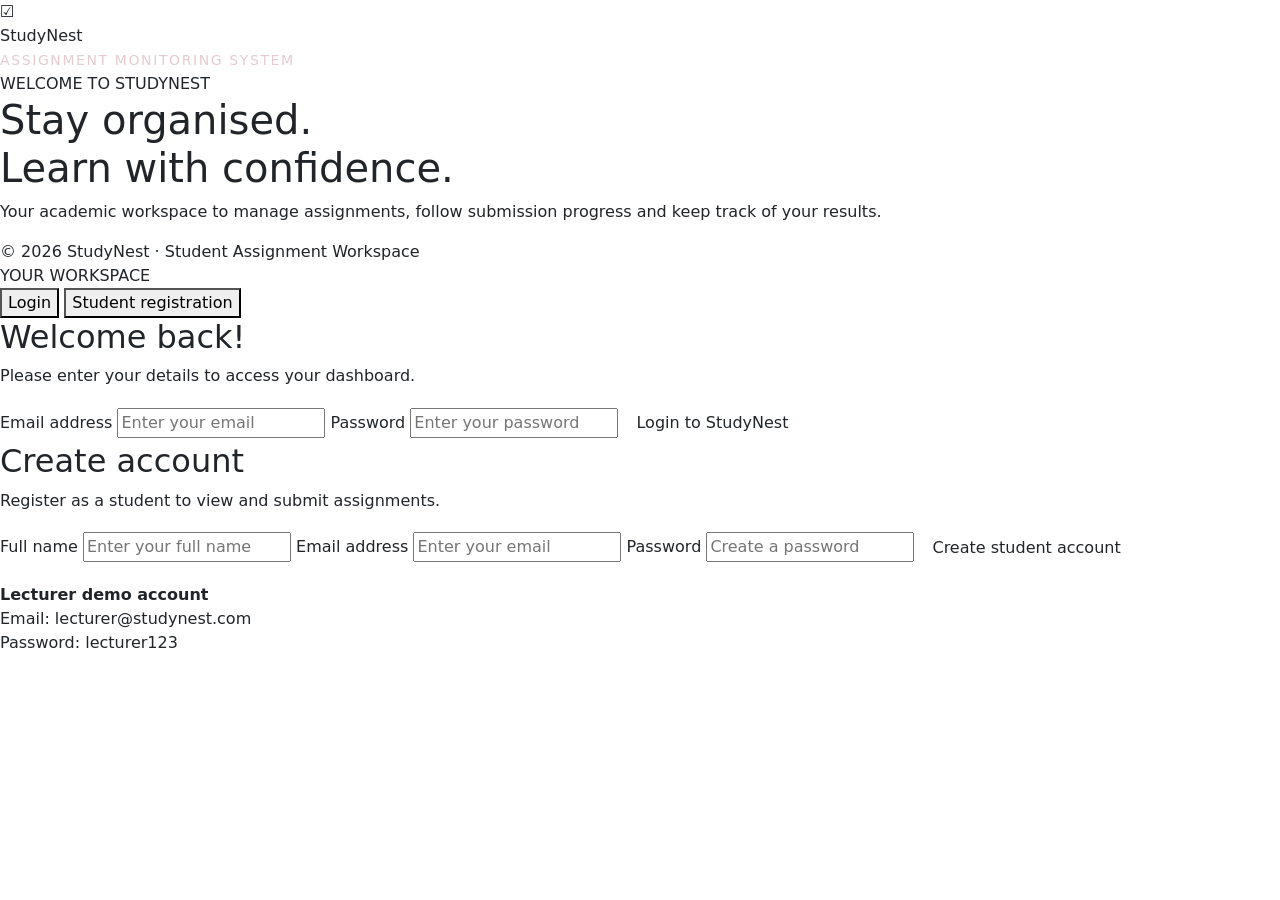
==== login.html @ 83cc3e77 "Add files via upload" ====
<!DOCTYPE html>
<html lang="en">
<head>
<meta charset="UTF-8">
<meta name="viewport" content="width=device-width, initial-scale=1.0">
<link href="https://cdn.jsdelivr.net/npm/bootstrap@5.3.3/dist/css/bootstrap.min.css" rel="stylesheet">
<title>Login | StudyNest</title>
<link rel="stylesheet" href="css/style.css">
</head>
<body>
<div class="auth-page">
  <section class="auth-side">
    <div class="auth-logo">
      <div class="brand-icon">☑</div>
      <div><div class="brand-name">StudyNest</div><small style="letter-spacing:1.6px;color:#e5cbd1">ASSIGNMENT MONITORING SYSTEM</small></div>
    </div>
    <div class="auth-side-copy">
      <div class="eyebrow">WELCOME TO STUDYNEST</div>
      <h1>Stay organised.<br>Learn with confidence.</h1>
      <p>Your academic workspace to manage assignments, follow submission progress and keep track of your results.</p>
    </div>
    <div class="auth-side-foot">© 2026 StudyNest · Student Assignment Workspace</div>
  </section>
  <section class="auth-panel">
    <div class="auth-card">
      <div class="eyebrow">YOUR WORKSPACE</div>
      <div class="auth-tabs">
        <button id="loginTab" class="active" type="button">Login</button>
        <button id="regTab" type="button">Student registration</button>
      </div>
      <form id="loginForm">
        <h2>Welcome back!</h2>
        <p class="auth-sub">Please enter your details to access your dashboard.</p>
        <label for="loginEmail">Email address</label>
        <input id="loginEmail" type="email" placeholder="Enter your email" required>
        <label for="loginPassword">Password</label>
        <input id="loginPassword" type="password" placeholder="Enter your password" required>
        <button class="btn primary" type="submit">Login to StudyNest</button>
      </form>
      <form id="regForm" class="hidden">
        <h2>Create account</h2>
        <p class="auth-sub">Register as a student to view and submit assignments.</p>
        <label for="regName">Full name</label>
        <input id="regName" placeholder="Enter your full name" required>
        <label for="regEmail">Email address</label>
        <input id="regEmail" type="email" placeholder="Enter your email" required>
        <label for="regPassword">Password</label>
        <input id="regPassword" type="password" minlength="4" placeholder="Create a password" required>
        <button class="btn primary" type="submit">Create student account</button>
      </form>
      <p id="authMsg" class="msg" role="status"></p>
      <div class="auth-demo"><b>Lecturer demo account</b><br>Email: lecturer@studynest.com<br>Password: lecturer123</div>
    </div>
  </section>
</div>
<script src="https://cdn.jsdelivr.net/npm/bootstrap@5.3.3/dist/js/bootstrap.bundle.min.js"></script>
<script src="js/auth.js"></script>
</body>
</html>
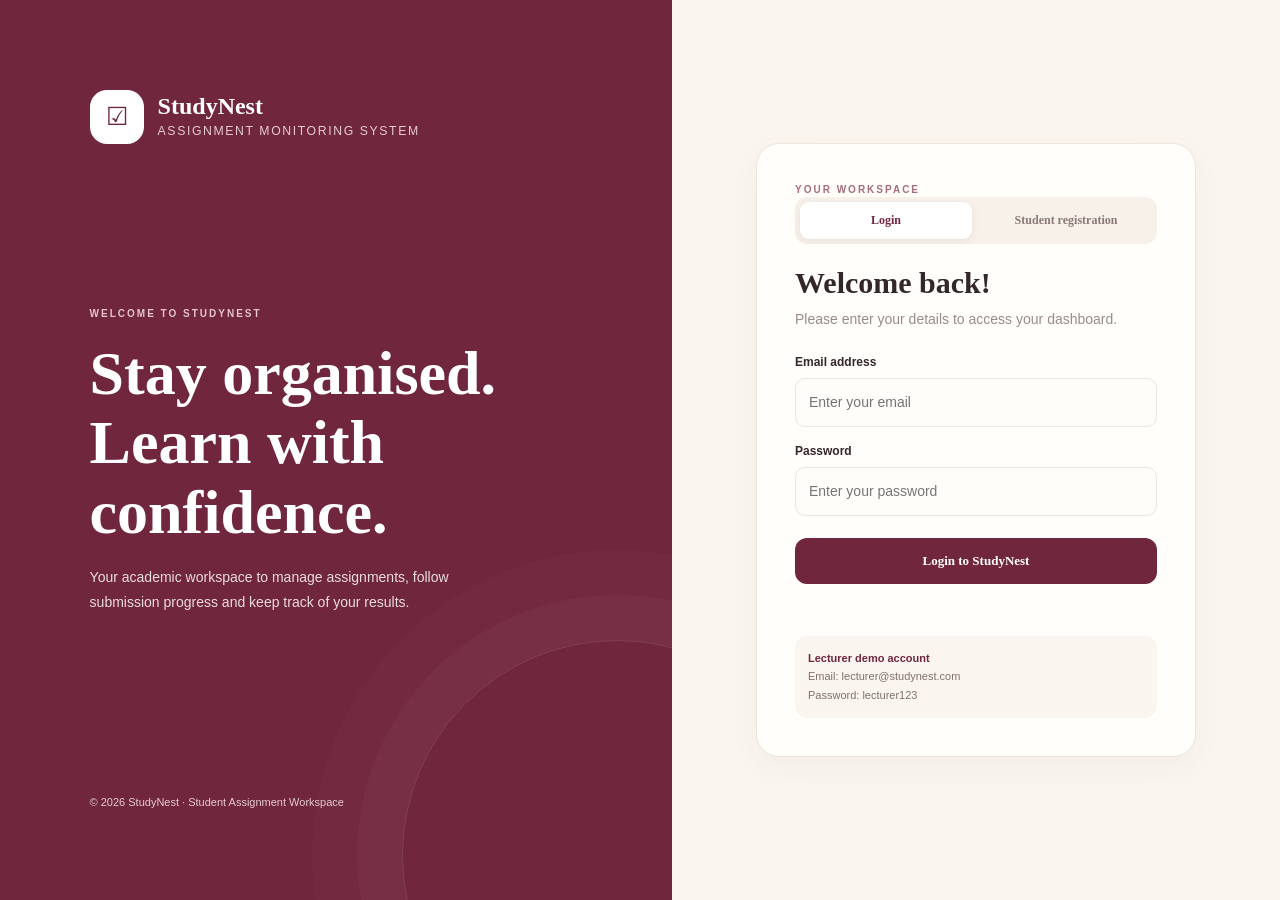
==== commit c3584f46: "Update login.html" ====
--- a/login.html
+++ b/login.html
@@ -5,7 +5,7 @@
 <meta name="viewport" content="width=device-width, initial-scale=1.0">
 <link href="https://cdn.jsdelivr.net/npm/bootstrap@5.3.3/dist/css/bootstrap.min.css" rel="stylesheet">
 <title>Login | StudyNest</title>
-<link rel="stylesheet" href="css/style.css">
+<link rel="stylesheet" href="style.css">
 </head>
 <body>
 <div class="auth-page">
@@ -56,4 +56,4 @@
 <script src="https://cdn.jsdelivr.net/npm/bootstrap@5.3.3/dist/js/bootstrap.bundle.min.js"></script>
 <script src="js/auth.js"></script>
 </body>
-</html>+</html>
--- a/style.css
+++ b/style.css
@@ -0,0 +1,111 @@
+@import url('https://fonts.googleapis.com/css2?family=DM+Sans:wght@400;500;600;700&family=Playfair+Display:wght@600;700&display=swap');
+:root{--wine:#70263d;--wine2:#542033;--cream:#faf6ef;--white:#fffefa;--ink:#34262a;--muted:#9a8b8b;--line:#eee4d9;--sand:#ddc9aa;--rose:#bd8997;--green:#6d9b86;--gold:#c5a24e;--shadow:0 10px 30px rgba(75,38,45,.045)}
+*{box-sizing:border-box}body{margin:0;background:var(--cream);color:var(--ink);font-family:'DM Sans',sans-serif;font-size:14px}.hidden{display:none!important}
+.sidebar{position:fixed;inset:0 auto 0 0;width:270px;background:var(--white);border-right:1px solid var(--line);padding:23px 22px;display:flex;flex-direction:column;z-index:4}.brand{display:flex;align-items:center;gap:13px;margin:0 10px 42px;color:var(--wine)}.brand-icon{width:54px;height:54px;border-radius:17px;background:var(--wine);color:white;display:grid;place-items:center;font-size:25px}.brand-name{font:700 24px 'Playfair Display';}.brand small{display:block;color:var(--muted);font-size:9px;letter-spacing:1.6px;margin-top:4px}.nav-label{font-size:10px;font-weight:700;letter-spacing:1.8px;color:#b4a4a0;margin:0 14px 13px}.nav-btn{width:100%;border:0;background:transparent;text-align:left;padding:15px 14px;border-radius:14px;color:#776b6c;display:flex;align-items:center;gap:15px;margin-bottom:7px;font:500 14px 'DM Sans';cursor:pointer}.nav-btn .ico{font-size:19px;width:24px;text-align:center}.nav-btn.active{background:#f3e8eb;color:var(--wine);font-weight:700}.nav-btn .count{margin-left:auto;font-size:12px}.personal{margin-top:28px}.reminder{margin:auto 3px 24px;background:#faf6f0;border-radius:17px;padding:20px;color:#7c6e6e;line-height:1.6}.reminder .bulb{font-size:19px;background:#eedde1;border-radius:10px;padding:7px;display:inline-block;margin-bottom:12px}.reminder b{display:block;color:var(--ink);margin-bottom:6px}.logout{margin-top:0}
+.main{margin-left:270px;min-height:100vh}.topbar{height:83px;background:var(--white);border-bottom:1px solid var(--line);display:flex;align-items:center;justify-content:space-between;padding:0 4%;}.crumb{color:var(--muted)}.crumb b{color:var(--ink);margin-left:18px}.top-right{display:flex;align-items:center;gap:25px;color:var(--muted);font-size:12px}.avatar{width:43px;height:43px;border-radius:50%;background:var(--wine);color:white;display:grid;place-items:center;font-weight:700;font-size:17px}.top-user{display:flex;align-items:center;gap:12px;color:var(--ink)}.top-user small{display:block;color:var(--muted);margin-top:3px}
+.content{padding:43px 4% 55px;max-width:1600px;margin:auto}.intro{display:flex;justify-content:space-between;align-items:center;margin-bottom:35px}.eyebrow{font-size:10px;letter-spacing:2px;color:#a66e79;font-weight:700}.intro h1{font:700 38px 'Playfair Display';margin:12px 0 5px;color:#2f2024}.intro p{color:var(--muted);margin:0}.btn{border:0;border-radius:12px;padding:15px 20px;font:700 13px 'DM Sans';cursor:pointer}.primary{background:var(--wine);color:white}.primary:hover{background:var(--wine2)}.soft{background:#f4e9e9;color:var(--wine)}.danger{background:#f8e8e5;color:#a34848}.stats{display:grid;grid-template-columns:repeat(4,minmax(0,1fr));gap:20px;margin-bottom:25px}.stat{background:var(--white);border:1px solid var(--line);border-radius:19px;padding:24px 23px;box-shadow:var(--shadow);min-height:170px}.stat-top{display:flex;align-items:center;justify-content:space-between;color:#766b6d;font-size:13px}.stat-icon{width:43px;height:43px;border-radius:14px;display:grid;place-items:center;font-size:20px}.lav{background:#eee8f5;color:#8872a6}.peach{background:#f8e9df;color:#bd8058}.mint{background:#e6f0e9;color:#66917d}.butter{background:#f7f0d9;color:#ad9140}.stat strong{display:block;font:700 34px 'Playfair Display';color:var(--wine);margin:17px 0 9px}.stat small{color:#aa9b9b;font-size:11px}
+.lower{display:grid;grid-template-columns:1.2fr 1fr;gap:22px}.box{background:var(--white);border:1px solid var(--line);border-radius:20px;padding:25px 27px;box-shadow:var(--shadow)}.box-head{display:flex;justify-content:space-between;align-items:flex-start;margin-bottom:20px}.box-head h3{font-size:18px;margin:0 0 6px}.box-head p{color:var(--muted);font-size:11px;margin:0}.tiny-tag{background:#faf6f0;color:#ad8c82;border-radius:9px;padding:8px 12px;font-size:10px;font-weight:700;letter-spacing:1px}
+.chart-area{display:flex;justify-content:center;align-items:center;min-height:250px;position:relative}.donut{width:225px;height:225px;border-radius:50%;background:conic-gradient(var(--sand) 0 60%,var(--rose) 60% 100%);display:grid;place-items:center}.donut:after{content:"";width:155px;height:155px;background:var(--white);border-radius:50%}.legend{display:flex;justify-content:center;gap:18px;color:#938888;font-size:11px;flex-wrap:wrap}.dot{width:10px;height:10px;border-radius:50%;display:inline-block;margin-right:5px}.upcoming-list{display:grid;gap:15px}.upcoming-item{display:flex;align-items:center;gap:14px}.datebox{width:53px;min-width:53px;height:62px;border-radius:13px;background:#faf7f1;display:flex;flex-direction:column;justify-content:center;align-items:center;color:var(--wine)}.datebox b{font-size:17px}.datebox small{font-size:9px;margin-top:4px}.upcoming-item strong{font-size:13px}.upcoming-item p{font-size:11px;color:var(--muted);margin:5px 0 0}
+.card-grid{display:grid;grid-template-columns:repeat(2,minmax(0,1fr));gap:16px}.card{background:var(--white);border:1px solid var(--line);border-radius:18px;padding:22px;box-shadow:var(--shadow)}.card h3{font:700 19px 'Playfair Display';margin:0 0 10px}.card p{line-height:1.55}.meta{color:var(--muted);font-size:11px;margin:10px 0}.status{display:inline-block;background:#f1e8e2;color:var(--wine);border-radius:99px;padding:6px 10px;font-size:10px;font-weight:700}.status.graded{background:#e6f0e9;color:#47745d}.status.overdue{background:#f8e8e5;color:#a34848}.formbox{margin-bottom:24px}.formgrid{display:grid;grid-template-columns:1fr 1fr;gap:0 15px}.wide{grid-column:1/-1}label{display:block;font-size:12px;font-weight:700;margin:12px 0 7px}input,textarea{width:100%;border:1px solid var(--line);border-radius:10px;padding:12px;background:#fffdfa;font:inherit;color:var(--ink)}textarea{min-height:85px;resize:vertical}.actions{display:flex;gap:8px;flex-wrap:wrap;margin-top:14px}.table-wrap{overflow:auto;background:var(--white);border:1px solid var(--line);border-radius:17px}.table{width:100%;border-collapse:collapse}.table th,.table td{text-align:left;padding:14px;border-bottom:1px solid var(--line);font-size:12px;vertical-align:top}.table th{background:#f8f1e9;color:var(--wine)}.grade-form{display:grid;gap:7px;min-width:160px}.muted{color:var(--muted);font-size:11px}.empty{padding:30px;text-align:center;color:var(--muted);border:1px dashed var(--line);border-radius:15px}.msg{color:var(--wine);font-size:12px;min-height:20px;margin-top:12px}
+@media(max-width:1050px){.sidebar{width:220px;padding:20px 14px}.main{margin-left:220px}.stats{grid-template-columns:repeat(2,1fr)}.lower{grid-template-columns:1fr}}
+@media(max-width:700px){.sidebar{position:static;width:auto;height:auto;display:block;padding:12px}.brand{margin:0 5px 10px}.sidebar nav,.reminder,.personal-label,.logout{display:none}.main{margin:0}.topbar{height:auto;padding:15px 20px}.top-right{gap:10px}.top-date{display:none}.content{padding:25px 17px}.intro{align-items:flex-start;gap:12px;flex-direction:column}.intro h1{font-size:30px}.stats{gap:10px}.stat{padding:16px;min-height:140px}.stat strong{font-size:28px}.card-grid,.formgrid{grid-template-columns:1fr}.wide{grid-column:auto}.box{padding:19px}.donut{width:190px;height:190px}.donut:after{width:130px;height:130px}}
+
+
+/* Separate login and student registration page */
+.auth-page{min-height:100vh;display:grid;grid-template-columns:1.05fr .95fr;background:var(--cream)}
+.auth-side{background:var(--wine);color:#fff;padding:7vw;display:flex;flex-direction:column;justify-content:space-between;position:relative;overflow:hidden}
+.auth-side:after{content:"";position:absolute;width:430px;height:430px;border:1px solid rgba(255,255,255,.12);border-radius:50%;right:-160px;bottom:-170px;box-shadow:0 0 0 45px rgba(255,255,255,.025),0 0 0 90px rgba(255,255,255,.02)}
+.auth-logo{display:flex;align-items:center;gap:14px;position:relative;z-index:1}
+.auth-logo .brand-icon{background:#fff;color:var(--wine)}
+.auth-logo .brand-name{color:#fff}
+.auth-side-copy{position:relative;z-index:1;max-width:520px}
+.auth-side-copy .eyebrow{color:#e5c4cc}
+.auth-side-copy h1{font:700 clamp(38px,5vw,62px) 'Playfair Display';line-height:1.12;margin:18px 0}
+.auth-side-copy p{color:#eadde0;line-height:1.8;max-width:430px}
+.auth-side-foot{color:#e5cbd1;font-size:11px;position:relative;z-index:1}
+.auth-panel{display:flex;align-items:center;justify-content:center;padding:35px}
+.auth-card{width:min(100%,440px);background:var(--white);border:1px solid var(--line);border-radius:23px;padding:38px;box-shadow:var(--shadow)}
+.auth-card h2{font:700 30px 'Playfair Display';margin:0 0 8px;color:var(--ink)}
+.auth-card .auth-sub{color:var(--muted);line-height:1.6;margin:0 0 22px}
+.auth-tabs{display:flex;gap:8px;background:#f8f1e9;padding:5px;border-radius:12px;margin-bottom:22px}
+.auth-tabs button{flex:1;border:0;background:transparent;padding:11px;border-radius:9px;color:#8a7778;font:600 12px 'DM Sans';cursor:pointer}
+.auth-tabs button.active{background:#fff;color:var(--wine);box-shadow:0 2px 8px rgba(60,30,35,.07)}
+.auth-card label{margin-top:15px}
+.auth-card input{padding:13px}
+.auth-card .btn{margin-top:22px;width:100%}
+.auth-demo{margin-top:20px;padding:13px;border-radius:12px;background:#faf5ef;color:#806f70;font-size:11px;line-height:1.7}
+.auth-demo b{color:var(--wine)}
+@media(max-width:800px){.auth-page{grid-template-columns:1fr}.auth-side{min-height:260px;padding:30px}.auth-side-copy h1{font-size:36px}.auth-side-foot{margin-top:25px}.auth-panel{padding:22px}.auth-card{padding:27px}}
+
+
+/* IMS566 responsive improvements + Bootstrap 5 integration */
+.mobile-menu-toggle{display:none;position:fixed;z-index:1200;top:13px;left:14px;width:42px;height:42px;border:0;border-radius:12px;background:var(--wine);color:#fff;font-size:21px;box-shadow:0 4px 14px rgba(70,30,42,.18)}
+.chart-canvas-wrap{height:260px;max-width:100%;padding:0 12px}
+.chart-canvas-wrap canvas{max-width:100%;max-height:100%}
+button,input,select,textarea{max-width:100%}
+img,canvas{max-width:100%}
+@media(max-width:1100px){
+  .content{padding:28px 24px}
+  .stats{grid-template-columns:repeat(2,minmax(0,1fr))}
+  .lower{grid-template-columns:1fr}
+}
+@media(max-width:768px){
+  body{overflow-x:hidden}
+  .mobile-menu-toggle{display:block}
+  .sidebar{position:fixed;left:0;top:0;bottom:0;height:100dvh;z-index:1100;transform:translateX(-105%);transition:transform .25s ease;box-shadow:none;overflow-y:auto}
+  .sidebar.sidebar-open{transform:translateX(0);box-shadow:12px 0 35px rgba(45,25,30,.18)}
+  .main{margin-left:0;width:100%;min-width:0}
+  .topbar{height:auto;min-height:70px;padding:14px 16px 14px 68px;gap:10px;flex-wrap:wrap}
+  .crumb{font-size:12px}
+  .top-right{gap:10px}
+  .top-date{display:none}
+  .top-user{gap:8px}
+  .top-user small{font-size:10px}
+  .avatar{width:36px;height:36px}
+  .content{padding:24px 15px}
+  .intro{align-items:flex-start;gap:15px;flex-direction:column}
+  .intro h1{font-size:32px}
+  .intro .btn{width:100%}
+  .stats{grid-template-columns:1fr 1fr;gap:10px}
+  .stat{padding:16px;min-width:0}
+  .stat strong{font-size:25px}
+  .stat small{font-size:10px}
+  .stat-top{font-size:11px}
+  .lower{grid-template-columns:minmax(0,1fr);gap:14px}
+  .box{padding:18px;border-radius:16px;min-width:0}
+  .box-head{gap:10px;flex-wrap:wrap}
+  .chart-area{min-height:210px}
+  .chart-canvas-wrap{height:220px}
+  .formgrid{grid-template-columns:1fr}
+  .formgrid .wide{grid-column:1}
+  .table-wrap{width:100%;overflow-x:auto}
+  table{min-width:600px}
+  .auth-page{grid-template-columns:1fr}
+  .auth-side{min-height:235px;padding:26px}
+  .auth-side-copy h1{font-size:34px}
+  .auth-panel{padding:18px}
+  .auth-card{padding:24px}
+}
+@media(max-width:420px){
+  .stats{grid-template-columns:1fr}
+  .topbar{padding-right:10px}
+  .top-user b{font-size:12px}
+  .intro h1{font-size:29px}
+  .auth-tabs button{font-size:10px;padding:9px 5px}
+}
+
+
+/* Final layout and logout visibility fixes */
+html, body { margin: 0; min-height: 100%; }
+body { overflow-x: hidden; }
+.sidebar { height: 100vh; height: 100dvh; overflow-y: auto; scrollbar-width: thin; }
+.sidebar .logout { display: flex; flex: 0 0 auto; margin-top: 12px; margin-bottom: 8px; }
+.sidebar .reminder { flex: 0 0 auto; margin-top: auto; }
+@media (max-width: 768px) {
+ .sidebar { position: fixed; inset: 0 auto 0 0; width: min(290px,86vw); height: 100vh; height: 100dvh; display: flex; flex-direction: column; padding: 22px 18px; overflow-y: auto; background: var(--white); transform: translateX(-105%); transition: transform .25s ease; z-index: 1100; }
+ .sidebar.sidebar-open { transform: translateX(0); }
+ .sidebar nav, .sidebar .personal, .sidebar .reminder, .sidebar .logout { display: block; }
+ .sidebar .logout { display: flex; }
+ .sidebar .reminder { margin-top: auto; }
+ .main { margin-left: 0; width: 100%; }
+}
